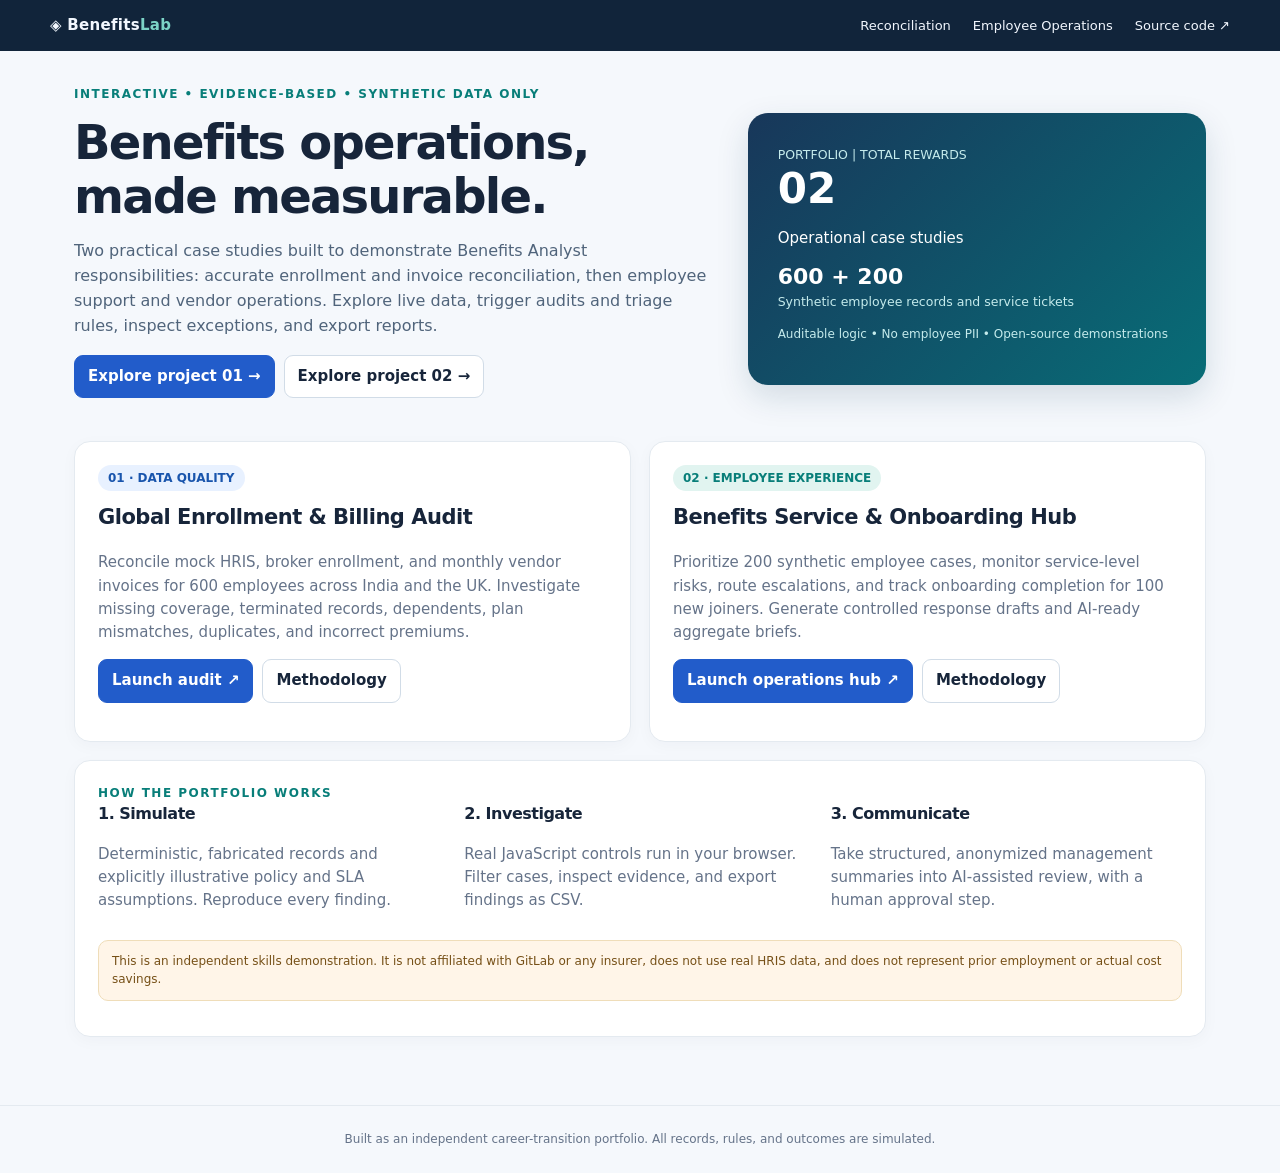
==== benefits-lab/index.html @ 098e8369 "Add BenefitsLab audit project, landing page, and synthetic controls" ====
<!doctype html>
<html lang="en"><head><meta charset="utf-8"><meta name="viewport" content="width=device-width,initial-scale=1"><meta name="description" content="Two working, fully synthetic employee benefits operations portfolio projects."><title>Benefits Operations Lab | Portfolio</title><link rel="stylesheet" href="./assets/style.css"></head>
<body><header class="top"><a class="mark" href="./">◈ Benefits<span>Lab</span></a><nav><a href="./audit/">Reconciliation</a><a href="./service/">Employee Operations</a><a href="https://github.com/eshwarreddy24/eshwarreddy24.github.io/tree/main/benefits-lab">Source code ↗</a></nav></header>
<main class="container"><section class="hero"><div><div class="eyebrow">Interactive • Evidence-based • Synthetic data only</div><h1>Benefits operations, made measurable.</h1><p class="lead">Two practical case studies built to demonstrate Benefits Analyst responsibilities: accurate enrollment and invoice reconciliation, then employee support and vendor operations. Explore live data, trigger audits and triage rules, inspect exceptions, and export reports.</p><div class="actions"><a class="btn primary" href="./audit/">Explore project 01 →</a><a class="btn" href="./service/">Explore project 02 →</a></div></div><aside class="hero-art"><small>PORTFOLIO | TOTAL REWARDS</small><strong>02</strong><p>Operational case studies</p><strong style="font-size:22px">600 + 200</strong><small>Synthetic employee records and service tickets</small><p style="font-size:12px;color:#c5ebec">Auditable logic • No employee PII • Open-source demonstrations</p></aside></section>
<section class="columns"><article class="panel"><div class="tag">01 · DATA QUALITY</div><h2>Global Enrollment & Billing Audit</h2><p>Reconcile mock HRIS, broker enrollment, and monthly vendor invoices for 600 employees across India and the UK. Investigate missing coverage, terminated records, dependents, plan mismatches, duplicates, and incorrect premiums.</p><div class="actions"><a class="btn primary" href="./audit/">Launch audit ↗</a><a class="btn" href="./audit/README.md">Methodology</a></div></article><article class="panel"><div class="tag green">02 · EMPLOYEE EXPERIENCE</div><h2>Benefits Service & Onboarding Hub</h2><p>Prioritize 200 synthetic employee cases, monitor service-level risks, route escalations, and track onboarding completion for 100 new joiners. Generate controlled response drafts and AI-ready aggregate briefs.</p><div class="actions"><a class="btn primary" href="./service/">Launch operations hub ↗</a><a class="btn" href="./service/README.md">Methodology</a></div></article></section>
<section class="panel" style="margin-top:18px"><div class="eyebrow">How the portfolio works</div><div class="grid-three"><div><h3>1. Simulate</h3><p>Deterministic, fabricated records and explicitly illustrative policy and SLA assumptions. Reproduce every finding.</p></div><div><h3>2. Investigate</h3><p>Real JavaScript controls run in your browser. Filter cases, inspect evidence, and export findings as CSV.</p></div><div><h3>3. Communicate</h3><p>Take structured, anonymized management summaries into AI-assisted review, with a human approval step.</p></div></div><div class="notice">This is an independent skills demonstration. It is not affiliated with GitLab or any insurer, does not use real HRIS data, and does not represent prior employment or actual cost savings.</div></section></main><footer class="foot">Built as an independent career-transition portfolio. All records, rules, and outcomes are simulated.</footer></body></html>
---- benefits-lab/assets/style.css ----
:root{--ink:#17253a;--muted:#657389;--line:#e4eaf0;--bg:#f5f8fc;--paper:#fff;--blue:#225cca;--teal:#087e79;--pale:#e8f5f3;--warn:#a55a12;--bad:#b43243;--purple:#6452b9}
*{box-sizing:border-box}html{scroll-behavior:smooth}body{margin:0;background:var(--bg);color:var(--ink);font:15px/1.55 system-ui,-apple-system,Segoe UI,Arial,sans-serif}a{color:var(--blue);text-decoration:none}a:hover{text-decoration:underline}button,input,select{font:inherit}.top{background:#11243a;color:#eaf1fa;padding:14px max(24px,calc((100vw - 1180px)/2));display:flex;align-items:center;justify-content:space-between;gap:12px;flex-wrap:wrap}.top a{color:#f2f7fe}.mark{font-weight:800;letter-spacing:.3px}.mark span{color:#7cd3c7}.top nav{display:flex;gap:22px;font-size:13px}.container{max-width:1180px;margin:auto;padding:34px 24px 68px}.eyebrow{color:var(--teal);font-size:12px;letter-spacing:1.5px;text-transform:uppercase;font-weight:800}.hero{display:grid;grid-template-columns:1.4fr 1fr;gap:32px;align-items:center;margin-bottom:28px}.hero h1{font-size:clamp(30px,4vw,48px);letter-spacing:-1.8px;line-height:1.12;margin:12px 0 16px}.lead{color:#50647b;font-size:16px;max-width:700px}.hero-art{background:linear-gradient(135deg,#18375a,#086d77);color:#fff;border-radius:20px;padding:30px;min-height:220px;box-shadow:0 12px 32px #0e355025}.hero-art strong{font-size:42px;display:block;line-height:1.1}.hero-art small{color:#c5ebec}.columns{display:grid;grid-template-columns:repeat(2,minmax(0,1fr));gap:18px}.panel{background:var(--paper);border:1px solid var(--line);border-radius:16px;padding:23px;box-shadow:0 4px 16px #152f4908}.panel h2,.panel h3{margin-top:0;letter-spacing:-.5px}.panel h2{font-size:21px}.panel h3{font-size:16px}.panel p{color:var(--muted)}.tag{display:inline-flex;align-items:center;gap:5px;border-radius:100px;background:#e8f1ff;color:#1955ad;font-size:12px;font-weight:700;padding:4px 10px;margin-bottom:10px}.tag.green{background:#e1f4f0;color:#087e79}.btn{cursor:pointer;border:1px solid #d1dce7;border-radius:9px;padding:9px 13px;background:white;color:var(--ink);font-weight:700;display:inline-block}.btn:hover{background:#eff5fd;text-decoration:none}.btn.primary{background:var(--blue);border-color:var(--blue);color:white}.btn.primary:hover{background:#1b4aaf}.btn:focus-visible,input:focus-visible,select:focus-visible{outline:3px solid #7bbaeb;outline-offset:2px}.actions{display:flex;flex-wrap:wrap;gap:9px;align-items:center;margin:15px 0}.small{font-size:12px;color:var(--muted)}.metrics{display:grid;grid-template-columns:repeat(4,minmax(0,1fr));gap:14px;margin:18px 0 22px}.metric{background:white;border:1px solid var(--line);border-radius:14px;padding:18px}.metric b{display:block;font-size:29px;letter-spacing:-1px}.metric small{font-size:12px;color:var(--muted)}.workspace{display:grid;grid-template-columns:1.6fr 1fr;gap:16px;align-items:start}.filters{display:flex;flex-wrap:wrap;gap:9px;margin:14px 0}.filters input,.filters select{border:1px solid #cdd8e5;border-radius:9px;background:white;padding:10px;min-width:135px;max-width:100%}.tablewrap{overflow-x:auto;max-height:520px;overflow-y:auto;border:1px solid var(--line);border-radius:12px}table{border-collapse:collapse;width:100%;font-size:13px;white-space:nowrap}th,td{padding:12px 13px;text-align:left;border-bottom:1px solid var(--line)}th{position:sticky;top:0;background:#eff4fa;color:#435671;z-index:1}td{color:#33455b}tr:hover td{background:#f8fbfe}.pill{border-radius:5px;font-size:11px;padding:3px 6px;font-weight:800;background:#fce9e9;color:var(--bad)}.pill.medium{background:#fff1d8;color:#995908}.pill.low{background:#e1f4f0;color:#087e79}.barrow{display:flex;gap:10px;align-items:center;font-size:12px;margin:11px 0}.barrow label{width:128px;flex-shrink:0}.track{background:#ebf0f6;height:10px;border-radius:20px;flex:1;overflow:hidden}.track span{height:100%;background:var(--teal);display:block;border-radius:20px}.barrow b{width:26px;text-align:right}.notice{background:#fff5e8;border:1px solid #efddb9;color:#765017;border-radius:10px;padding:11px 13px;font-size:12px;margin:12px 0}.foot{padding:24px;text-align:center;color:var(--muted);font-size:12px;border-top:1px solid var(--line)}.callout{background:#ecf5ff;border:1px solid #d2e6fc;border-radius:12px;padding:15px;color:#285278}.steps{display:grid;gap:10px}.step{display:flex;gap:12px;align-items:start}.number{border-radius:9px;background:#e8f1ff;color:#2554b4;width:28px;height:28px;display:grid;place-items:center;font-weight:800;flex-shrink:0}.prompt{white-space:pre-wrap;word-wrap:break-word;max-height:310px;overflow:auto;background:#15263b;color:#e7f2ff;border-radius:10px;padding:16px;font-size:12px}.note{font-size:13px;color:var(--muted)}.code{font-family:ui-monospace,SFMono-Regular,Consolas,monospace}.selected{background:#ebf4ff!important}.grid-three{display:grid;grid-template-columns:repeat(3,minmax(0,1fr));gap:15px}@media(max-width:830px){.hero,.workspace{grid-template-columns:1fr}.metrics{grid-template-columns:repeat(2,minmax(0,1fr))}.columns,.grid-three{grid-template-columns:1fr}}@media(max-width:510px){.container{padding:24px 14px 52px}.metrics{gap:8px}.metric{padding:13px}.metric b{font-size:22px}.top nav{gap:12px}.hero-art{min-height:160px}.panel{padding:17px}}
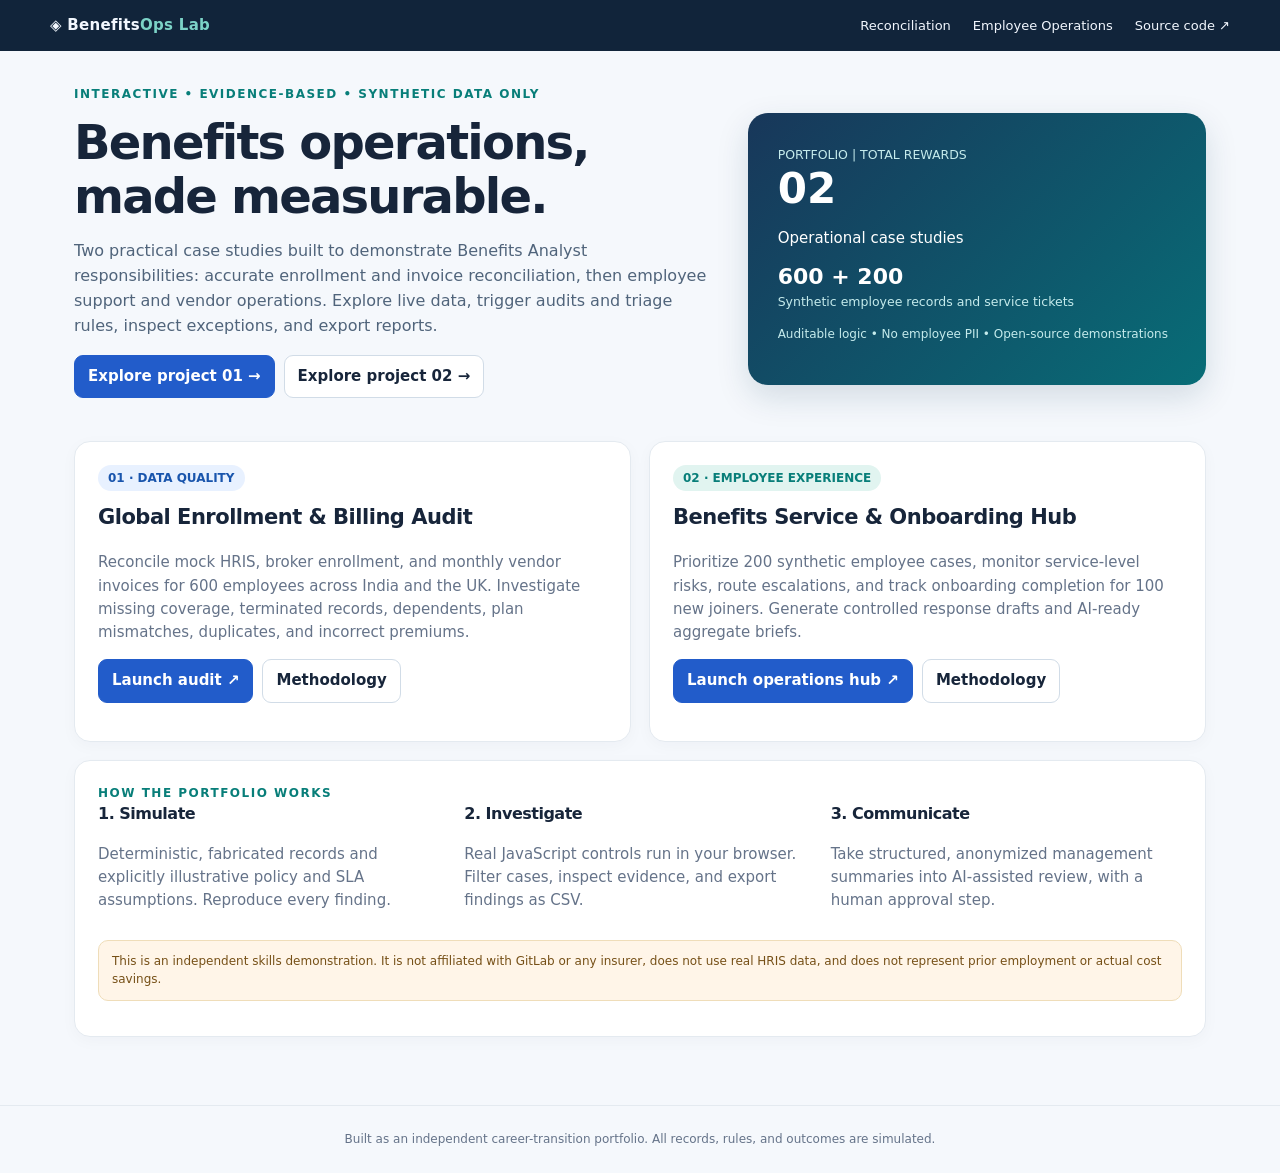
==== commit 228548ba: "Polish BenefitsOps Lab branding across the portfolio" ====
--- a/benefits-lab/index.html
+++ b/benefits-lab/index.html
@@ -1,6 +1,6 @@
 <!doctype html>
 <html lang="en"><head><meta charset="utf-8"><meta name="viewport" content="width=device-width,initial-scale=1"><meta name="description" content="Two working, fully synthetic employee benefits operations portfolio projects."><title>Benefits Operations Lab | Portfolio</title><link rel="stylesheet" href="./assets/style.css"></head>
-<body><header class="top"><a class="mark" href="./">◈ Benefits<span>Lab</span></a><nav><a href="./audit/">Reconciliation</a><a href="./service/">Employee Operations</a><a href="https://github.com/eshwarreddy24/eshwarreddy24.github.io/tree/main/benefits-lab">Source code ↗</a></nav></header>
+<body><header class="top"><a class="mark" href="./">◈ Benefits<span>Ops Lab</span></a><nav><a href="./audit/">Reconciliation</a><a href="./service/">Employee Operations</a><a href="https://github.com/eshwarreddy24/eshwarreddy24.github.io/tree/main/benefits-lab">Source code ↗</a></nav></header>
 <main class="container"><section class="hero"><div><div class="eyebrow">Interactive • Evidence-based • Synthetic data only</div><h1>Benefits operations, made measurable.</h1><p class="lead">Two practical case studies built to demonstrate Benefits Analyst responsibilities: accurate enrollment and invoice reconciliation, then employee support and vendor operations. Explore live data, trigger audits and triage rules, inspect exceptions, and export reports.</p><div class="actions"><a class="btn primary" href="./audit/">Explore project 01 →</a><a class="btn" href="./service/">Explore project 02 →</a></div></div><aside class="hero-art"><small>PORTFOLIO | TOTAL REWARDS</small><strong>02</strong><p>Operational case studies</p><strong style="font-size:22px">600 + 200</strong><small>Synthetic employee records and service tickets</small><p style="font-size:12px;color:#c5ebec">Auditable logic • No employee PII • Open-source demonstrations</p></aside></section>
 <section class="columns"><article class="panel"><div class="tag">01 · DATA QUALITY</div><h2>Global Enrollment & Billing Audit</h2><p>Reconcile mock HRIS, broker enrollment, and monthly vendor invoices for 600 employees across India and the UK. Investigate missing coverage, terminated records, dependents, plan mismatches, duplicates, and incorrect premiums.</p><div class="actions"><a class="btn primary" href="./audit/">Launch audit ↗</a><a class="btn" href="./audit/README.md">Methodology</a></div></article><article class="panel"><div class="tag green">02 · EMPLOYEE EXPERIENCE</div><h2>Benefits Service & Onboarding Hub</h2><p>Prioritize 200 synthetic employee cases, monitor service-level risks, route escalations, and track onboarding completion for 100 new joiners. Generate controlled response drafts and AI-ready aggregate briefs.</p><div class="actions"><a class="btn primary" href="./service/">Launch operations hub ↗</a><a class="btn" href="./service/README.md">Methodology</a></div></article></section>
 <section class="panel" style="margin-top:18px"><div class="eyebrow">How the portfolio works</div><div class="grid-three"><div><h3>1. Simulate</h3><p>Deterministic, fabricated records and explicitly illustrative policy and SLA assumptions. Reproduce every finding.</p></div><div><h3>2. Investigate</h3><p>Real JavaScript controls run in your browser. Filter cases, inspect evidence, and export findings as CSV.</p></div><div><h3>3. Communicate</h3><p>Take structured, anonymized management summaries into AI-assisted review, with a human approval step.</p></div></div><div class="notice">This is an independent skills demonstration. It is not affiliated with GitLab or any insurer, does not use real HRIS data, and does not represent prior employment or actual cost savings.</div></section></main><footer class="foot">Built as an independent career-transition portfolio. All records, rules, and outcomes are simulated.</footer></body></html>
